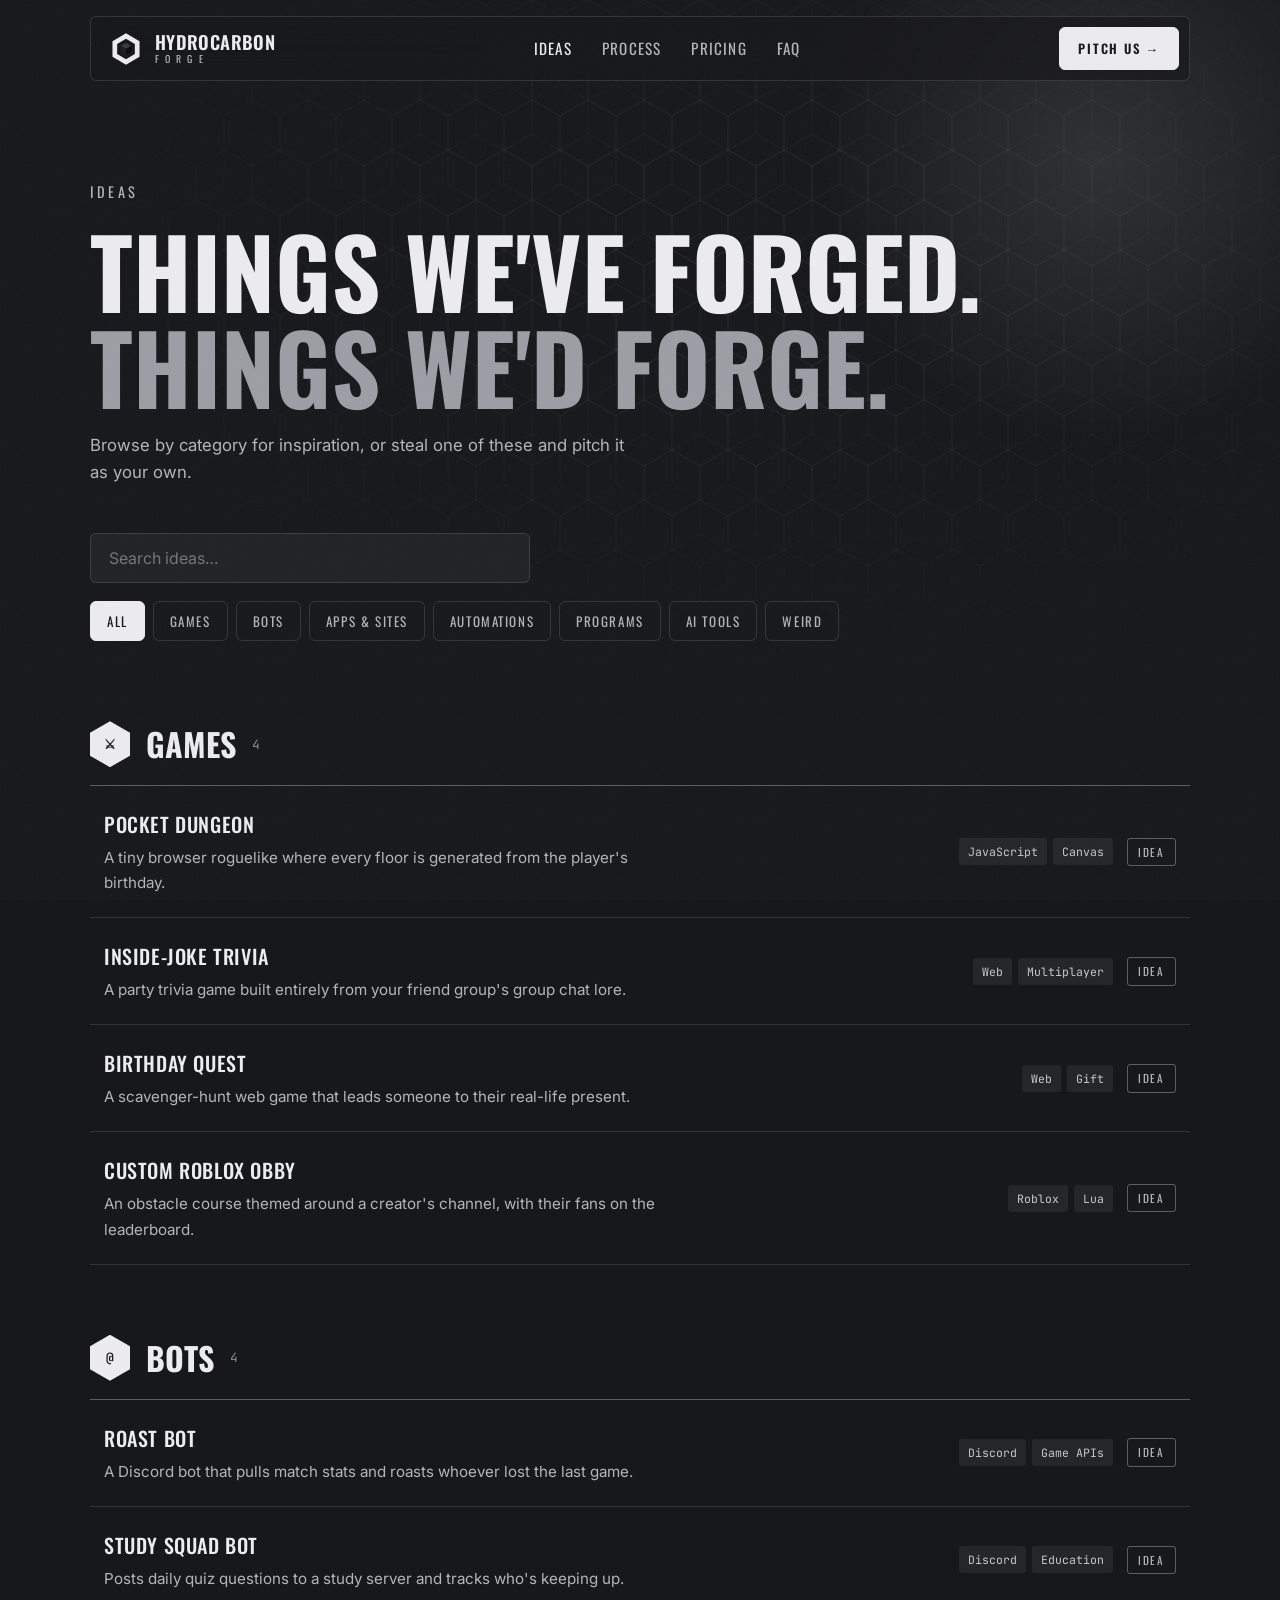
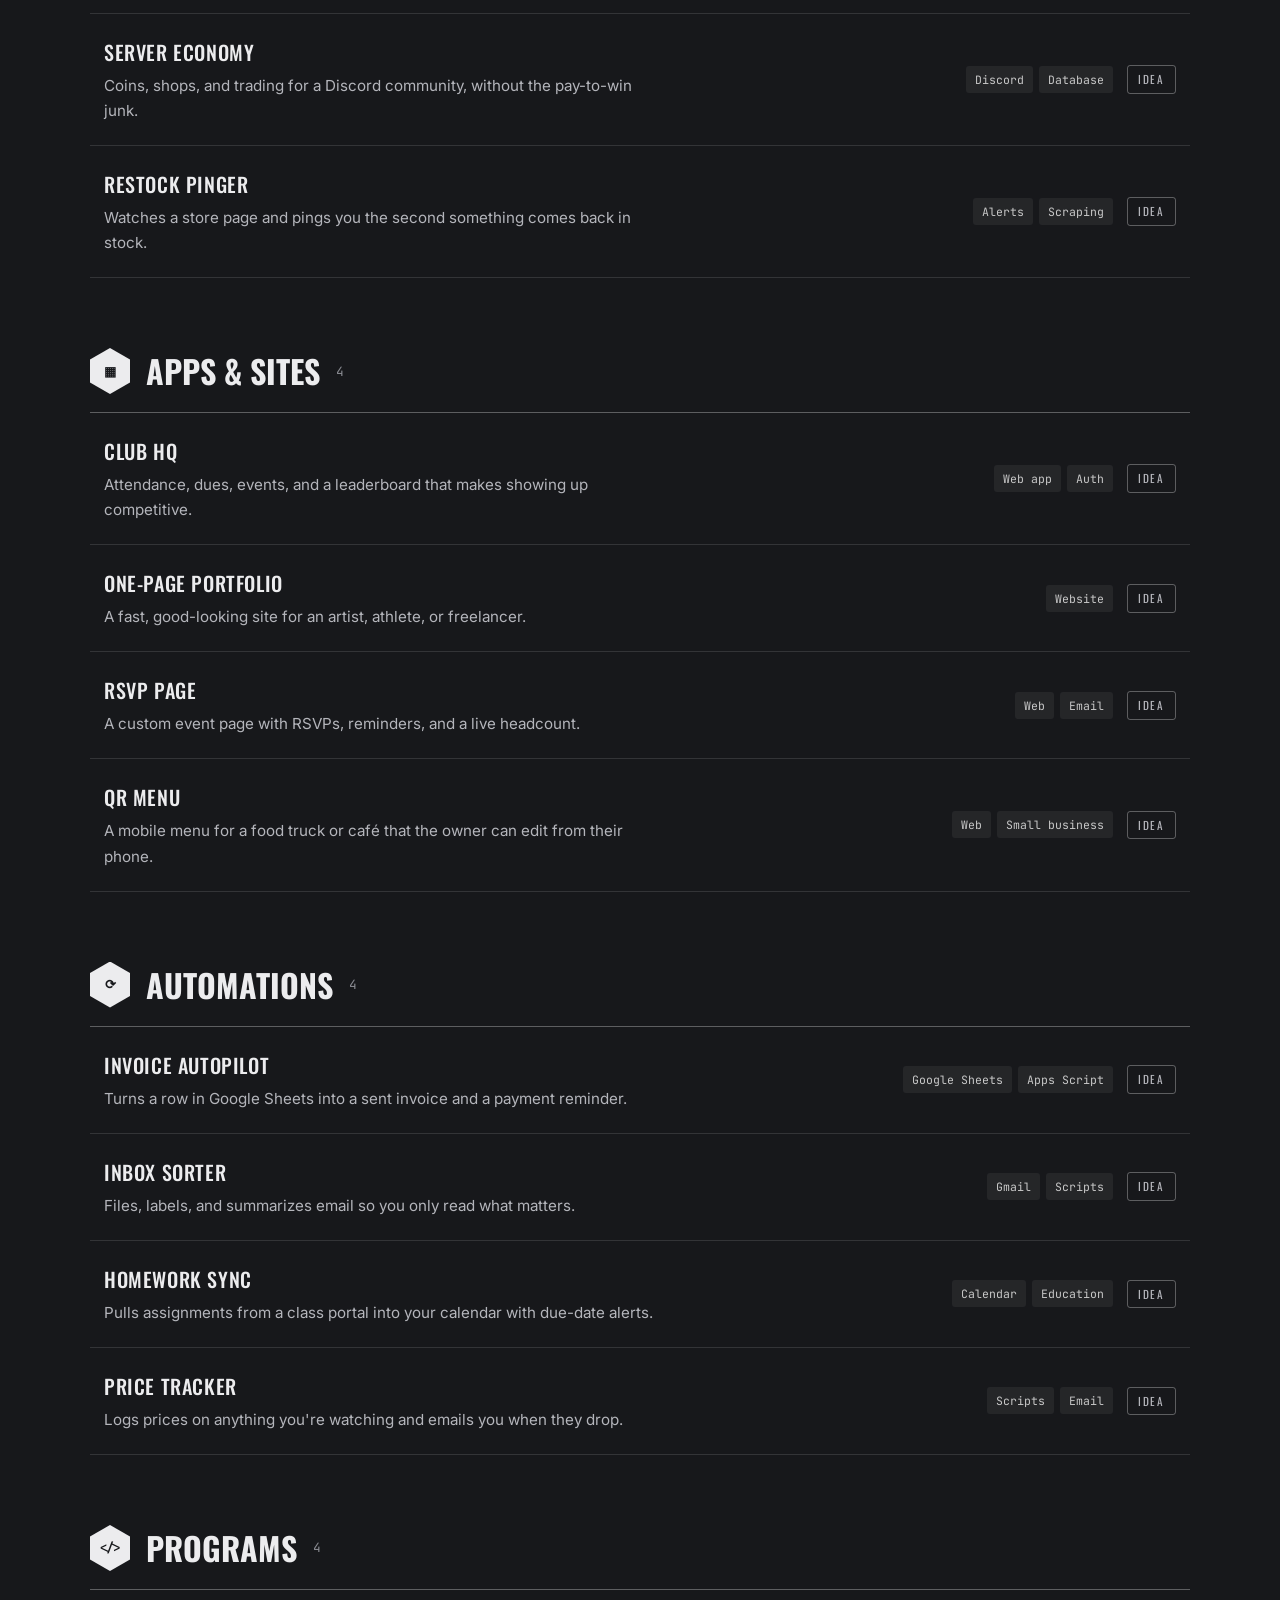
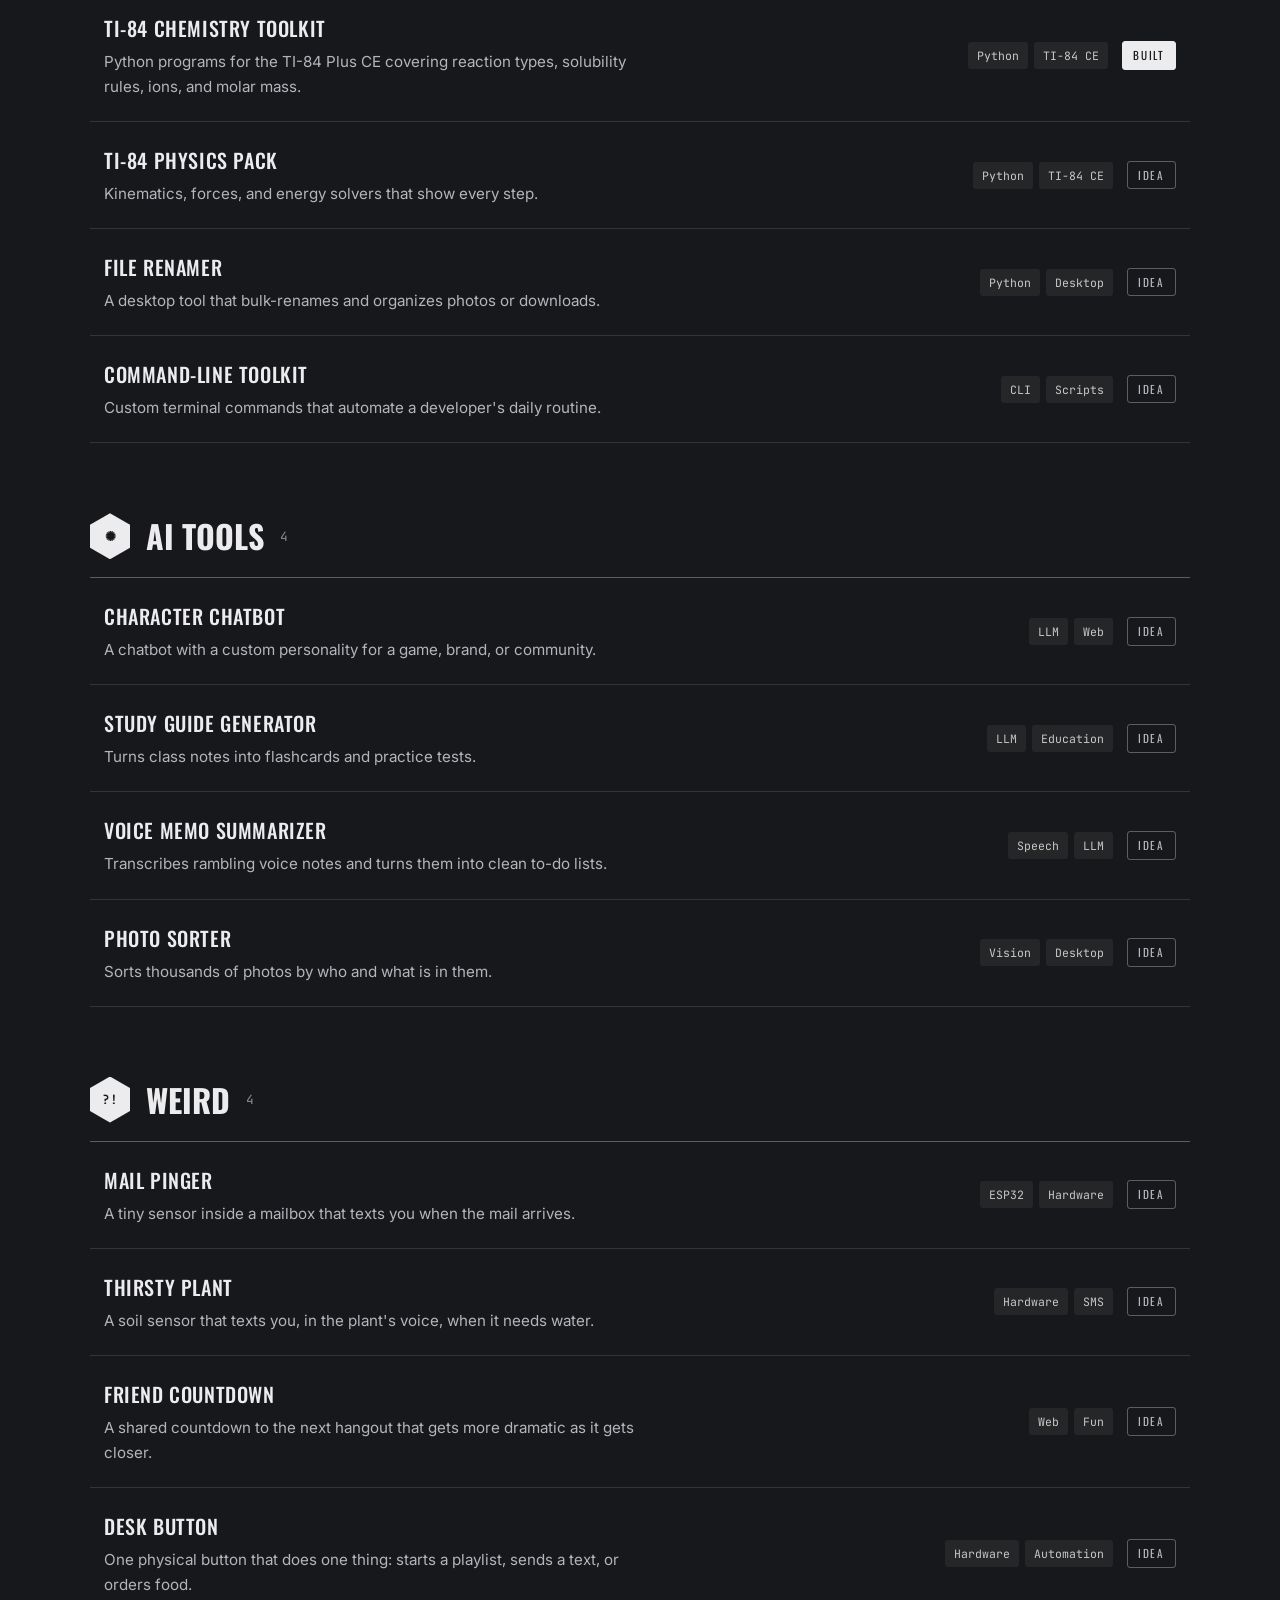
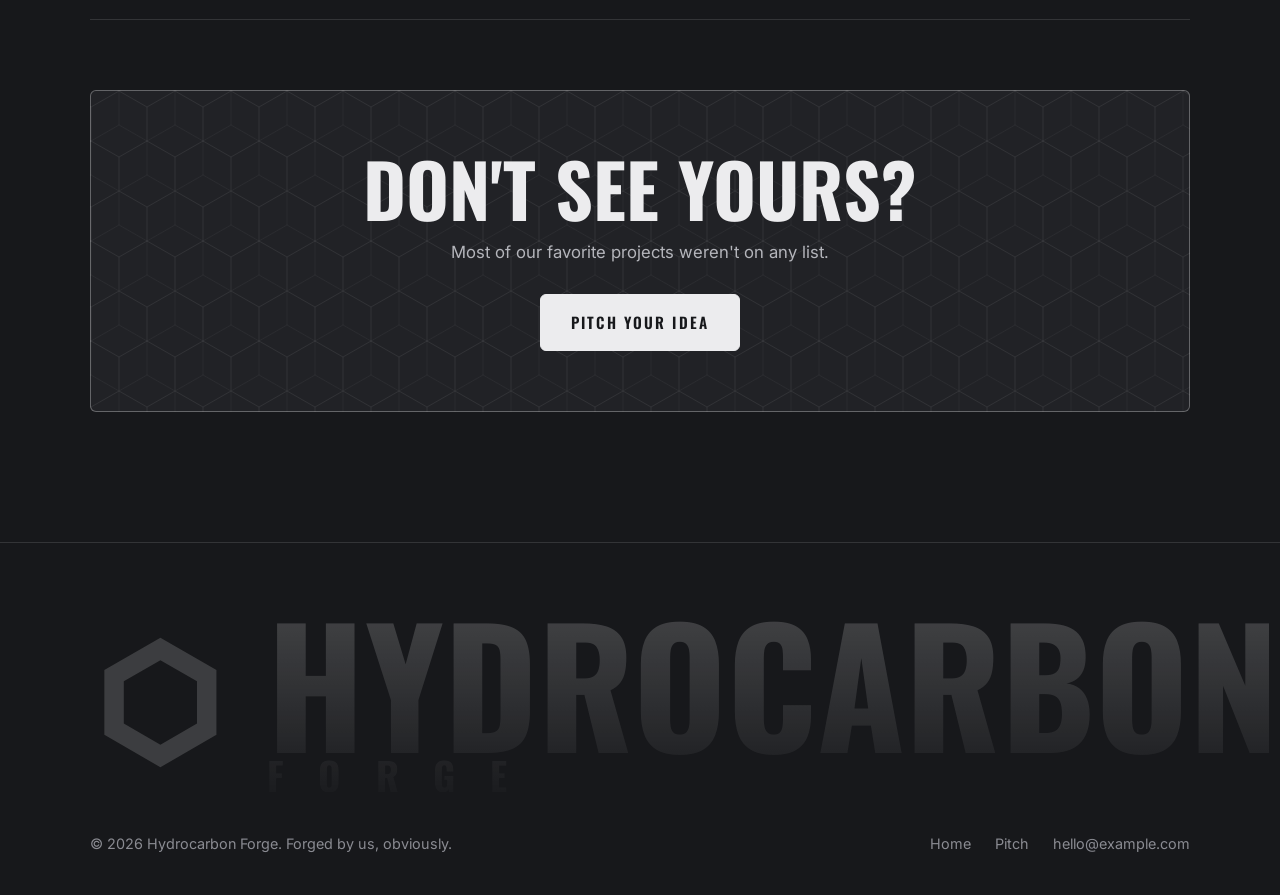
==== ideas.html @ 8b29e5d9 "baseline: site + new logo assets" ====
<!DOCTYPE html>
<html lang="en">
<head>
  <meta charset="UTF-8" />
  <meta name="viewport" content="width=device-width, initial-scale=1.0" />
  <title>Ideas — Hydrocarbon Forge</title>
  <meta name="description" content="Things we've forged and things we'd forge: games, bots, apps, automations, AI tools, and weird one-offs." />
  <meta property="og:title" content="Ideas — Hydrocarbon Forge" />
  <meta property="og:image" content="assets/logo.png" />
  <link rel="icon" href="assets/favicon.svg" type="image/svg+xml" />
  <link rel="preconnect" href="https://fonts.googleapis.com" />
  <link rel="preconnect" href="https://fonts.gstatic.com" crossorigin />
  <link href="https://fonts.googleapis.com/css2?family=Oswald:wght@400;500;600;700&family=Inter:wght@400;500;600&family=JetBrains+Mono:wght@400;600&display=swap" rel="stylesheet" />
  <link rel="stylesheet" href="styles.css" />
</head>
<body>
  <svg width="0" height="0" style="position:absolute" aria-hidden="true">
    <symbol id="hf-mark" viewBox="0 0 100 100">
      <path fill="currentColor" fill-rule="evenodd" d="M50 4 89.8 27v46L50 96 10.2 73V27ZM50 20 24 35v30l26 15 26-15V35Z" />
      <path fill="#3a3a3a" d="M50 32 65.6 41 50 50 34.4 41Z" />
      <path fill="#1c1c1c" d="M34.4 41 50 50v18l-15.6-9Z" />
      <path fill="#0a0a0a" d="M65.6 41 50 50v18l15.6-9Z" />
    </symbol>
    <symbol id="hf-ring" viewBox="0 0 100 100">
      <path fill="currentColor" fill-rule="evenodd" d="M50 4 89.8 27v46L50 96 10.2 73V27ZM50 20 24 35v30l26 15 26-15V35Z" />
    </symbol>
  </svg>
  <div class="grain" aria-hidden="true"></div>
  <div class="cursor-glow" aria-hidden="true"></div>

  <header class="nav">
    <a href="index.html" class="logo" aria-label="Hydrocarbon Forge home">
      <svg class="logo-icon" aria-hidden="true"><use href="#hf-mark" /></svg>
      <span class="logo-text"><span class="logo-name">Hydrocarbon</span><span class="logo-sub">Forge</span></span>
    </a>
    <nav class="nav-links">
      <a href="ideas.html" class="current">Ideas</a>
      <a href="index.html#process">Process</a>
      <a href="index.html#pricing">Pricing</a>
      <a href="index.html#faq">FAQ</a>
    </nav>
    <a href="index.html#pitch" class="btn btn-small">Pitch us →</a>
  </header>

  <main>
    <section class="page-hero">
      <div class="hero-bg" aria-hidden="true">
        <div class="glow"></div>
        <div class="hex-grid"></div>
      </div>
      <p class="kicker reveal">Ideas</p>
      <h1 class="page-title reveal">Things we've forged.<br /><span class="outline">Things we'd forge.</span></h1>
      <p class="section-sub reveal">Browse by category for inspiration, or steal one of these and pitch it as your own.</p>

      <div class="ideas-tools reveal">
        <input type="search" id="idea-search" class="search" placeholder="Search ideas…" aria-label="Search ideas" />
        <div class="filters" id="idea-filters" role="tablist" aria-label="Filter by category"></div>
      </div>
    </section>

    <section class="section ideas-section">
      <div id="idea-list"></div>
      <p class="empty" id="idea-empty" hidden>Nothing matches that. Which means you should probably pitch it.</p>

      <div class="ideas-cta reveal">
        <h2>Don't see yours?</h2>
        <p class="section-sub">Most of our favorite projects weren't on any list.</p>
        <a href="index.html#pitch" class="btn">Pitch your idea</a>
      </div>
    </section>
  </main>

  <footer class="footer">
    <div class="footer-brand">
      <svg class="logo-icon" aria-hidden="true"><use href="#hf-ring" /></svg>
      <div class="footer-big">Hydrocarbon<small>Forge</small></div>
    </div>
    <div class="footer-row">
      <p>© <span id="year"></span> Hydrocarbon Forge. Forged by us, obviously.</p>
      <div class="footer-links">
        <a href="index.html">Home</a>
        <a href="index.html#pitch">Pitch</a>
        <a href="mailto:hello@example.com" data-contact-email>hello@example.com</a>
      </div>
    </div>
  </footer>

  <script src="script.js"></script>
</body>
</html>
---- styles.css ----
:root {
  --bg: #17181b;
  --bg-2: #1c1d21;
  --card: #212226;
  --card-hover: #28292e;
  --field: #1a1b1e;
  --line: rgba(255, 255, 255, 0.12);
  --line-strong: rgba(255, 255, 255, 0.3);
  --text: #ececee;
  --muted: #b4b5bb;
  --dim: #8a8b92;
  --accent-grey: #9d9ea5;
  --radius: 6px;
  --display: "Oswald", "Arial Narrow", sans-serif;
  --font: "Inter", system-ui, sans-serif;
  --mono: "JetBrains Mono", ui-monospace, monospace;
  --hex-pattern: url("data:image/svg+xml,%3Csvg xmlns='http://www.w3.org/2000/svg' width='56' height='100'%3E%3Cpath d='M28 66L0 50L0 16L28 0L56 16L56 50L28 66L28 100' fill='none' stroke='%23ffffff' stroke-opacity='0.07' stroke-width='1'/%3E%3Cpath d='M28 0L28 34L0 50L0 84L28 100L56 84L56 50L28 34' fill='none' stroke='%23ffffff' stroke-opacity='0.04' stroke-width='1'/%3E%3C/svg%3E");
}

* { box-sizing: border-box; margin: 0; padding: 0; }

html { scroll-behavior: smooth; }

body {
  background: var(--bg);
  color: var(--text);
  font-family: var(--font);
  font-size: 17px;
  line-height: 1.65;
  overflow-x: hidden;
  -webkit-font-smoothing: antialiased;
}

a { color: inherit; text-decoration: none; }

::selection { background: var(--text); color: var(--bg); }

[hidden] { display: none !important; }

.grain {
  position: fixed;
  inset: 0;
  pointer-events: none;
  z-index: 100;
  opacity: 0.035;
  background-image: url("data:image/svg+xml,%3Csvg xmlns='http://www.w3.org/2000/svg' width='160' height='160'%3E%3Cfilter id='n'%3E%3CfeTurbulence type='fractalNoise' baseFrequency='0.9' numOctaves='3' stitchTiles='stitch'/%3E%3C/filter%3E%3Crect width='100%25' height='100%25' filter='url(%23n)'/%3E%3C/svg%3E");
}

.cursor-glow {
  position: fixed;
  width: 520px;
  height: 520px;
  border-radius: 50%;
  pointer-events: none;
  z-index: 0;
  background: radial-gradient(circle, rgba(255, 255, 255, 0.06), transparent 65%);
  transform: translate(-50%, -50%);
  left: -600px;
  top: -600px;
}

/* Nav */
.nav {
  position: fixed;
  top: 16px;
  left: 50%;
  transform: translateX(-50%);
  width: min(1100px, calc(100% - 32px));
  display: flex;
  align-items: center;
  justify-content: space-between;
  padding: 10px 10px 10px 18px;
  border: 1px solid var(--line);
  border-radius: var(--radius);
  background: rgba(23, 24, 27, 0.7);
  backdrop-filter: blur(16px);
  -webkit-backdrop-filter: blur(16px);
  z-index: 50;
  transition: background 0.3s, border-color 0.3s;
}

.nav.scrolled { background: rgba(23, 24, 27, 0.92); border-color: var(--line-strong); }

.logo { display: flex; align-items: center; gap: 12px; }

.logo-icon { width: 34px; height: 34px; color: var(--text); flex-shrink: 0; transition: transform 0.6s cubic-bezier(0.2, 0.8, 0.2, 1); }

.logo:hover .logo-icon { transform: rotate(60deg); }

.logo-text { display: flex; flex-direction: column; line-height: 1; }

.logo-name { font-family: var(--display); font-weight: 600; font-size: 1.15rem; letter-spacing: 0.02em; text-transform: uppercase; }

.logo-sub { font-family: var(--display); font-size: 0.62rem; letter-spacing: 0.62em; text-transform: uppercase; color: var(--muted); margin-top: 3px; }

.nav-links { display: flex; gap: 30px; }

.nav-links a {
  font-family: var(--display);
  text-transform: uppercase;
  letter-spacing: 0.08em;
  font-size: 0.95rem;
  color: var(--muted);
  transition: color 0.2s;
}

.nav-links a:hover,
.nav-links a.current { color: var(--text); }

/* Buttons */
.btn {
  display: inline-flex;
  align-items: center;
  justify-content: center;
  gap: 8px;
  padding: 15px 30px;
  border-radius: var(--radius);
  background: var(--text);
  color: var(--bg);
  font-family: var(--display);
  font-weight: 600;
  font-size: 0.95rem;
  letter-spacing: 0.14em;
  text-transform: uppercase;
  border: 1px solid var(--text);
  cursor: pointer;
  transition: transform 0.2s, box-shadow 0.3s, background 0.2s, color 0.2s;
}

.btn:hover { transform: translateY(-2px); box-shadow: 0 0 0 4px rgba(255, 255, 255, 0.14), 0 14px 40px -10px rgba(255, 255, 255, 0.35); }

.btn-ghost { background: transparent; color: var(--text); border-color: var(--line-strong); }

.btn-ghost:hover { background: var(--text); color: var(--bg); }

.btn-small { padding: 10px 18px; font-size: 0.8rem; }

.btn-full { width: 100%; }

/* Backgrounds */
.hero-bg { position: absolute; inset: 0; z-index: -1; pointer-events: none; }

.hex-grid {
  position: absolute;
  inset: 0;
  background-image: var(--hex-pattern);
  mask-image: radial-gradient(ellipse at 60% 40%, black 20%, transparent 72%);
  -webkit-mask-image: radial-gradient(ellipse at 60% 40%, black 20%, transparent 72%);
}

.glow {
  position: absolute;
  width: 640px;
  height: 640px;
  border-radius: 50%;
  background: radial-gradient(circle, rgba(255, 255, 255, 0.1), transparent 62%);
  top: -160px;
  right: -140px;
  animation: breathe 9s ease-in-out infinite;
}

.hero-hex {
  position: absolute;
  width: min(62vw, 720px);
  aspect-ratio: 1;
  right: max(-180px, -12vw);
  top: 50%;
  translate: 0 -50%;
  color: rgba(255, 255, 255, 0.05);
  animation: spin 90s linear infinite;
}

/* Hero */
.hero {
  position: relative;
  min-height: 100vh;
  display: flex;
  flex-direction: column;
  justify-content: center;
  padding: 150px max(24px, calc((100% - 1100px) / 2)) 110px;
  overflow: hidden;
}

.eyebrow {
  display: inline-flex;
  align-items: center;
  gap: 12px;
  width: fit-content;
  padding: 8px 16px;
  border: 1px solid var(--line);
  border-radius: var(--radius);
  font-family: var(--display);
  font-size: 0.82rem;
  letter-spacing: 0.18em;
  text-transform: uppercase;
  color: var(--muted);
  background: rgba(255, 255, 255, 0.03);
  margin-bottom: 30px;
}

.dot { width: 7px; height: 7px; background: var(--text); box-shadow: 0 0 12px rgba(255, 255, 255, 0.8); clip-path: polygon(50% 0, 100% 25%, 100% 75%, 50% 100%, 0 75%, 0 25%); animation: pulse 2s infinite; }

.hero-title {
  font-family: var(--display);
  font-size: clamp(3rem, 8.4vw, 6.8rem);
  line-height: 0.98;
  font-weight: 700;
  text-transform: uppercase;
  letter-spacing: -0.005em;
}

.rotator { display: inline-block; }

.rotator-word {
  display: inline-block;
  color: var(--accent-grey);
  transition: opacity 0.35s, transform 0.35s, filter 0.35s;
}

.rotator-word.out { opacity: 0; transform: translateY(-0.25em); filter: blur(8px); }

.hero-sub { max-width: 560px; margin-top: 30px; font-size: 1.1rem; color: var(--muted); }

.hero-cta { display: flex; flex-wrap: wrap; gap: 14px; margin-top: 40px; }

.scroll-hint {
  position: absolute;
  bottom: 30px;
  left: 50%;
  transform: translateX(-50%);
  display: flex;
  flex-direction: column;
  align-items: center;
  gap: 10px;
  font-family: var(--display);
  font-size: 0.68rem;
  color: var(--dim);
  letter-spacing: 0.4em;
  text-transform: uppercase;
}

.scroll-line { width: 1px; height: 44px; background: linear-gradient(var(--muted), transparent); animation: drip 2s ease-in-out infinite; transform-origin: top; }

/* Marquee */
.marquee {
  border-block: 1px solid var(--line);
  overflow: hidden;
  padding: 20px 0;
  background: var(--bg-2);
}

.marquee-track {
  display: flex;
  align-items: center;
  gap: 40px;
  width: max-content;
  animation: marquee 34s linear infinite;
  font-family: var(--display);
  font-size: clamp(1.4rem, 3vw, 2.2rem);
  font-weight: 600;
  text-transform: uppercase;
  letter-spacing: 0.04em;
  white-space: nowrap;
}

.marquee-track span:nth-child(even) { color: var(--dim); font-size: 0.7em; }

.marquee-track span:nth-child(4n + 3) { color: var(--accent-grey); }

/* Sections */
.section { padding: 130px max(24px, calc((100% - 1100px) / 2)); position: relative; }

.section-head { margin-bottom: 56px; }

.kicker {
  font-family: var(--display);
  font-size: 0.9rem;
  letter-spacing: 0.22em;
  text-transform: uppercase;
  color: var(--muted);
  margin-bottom: 18px;
}

.section h2,
.page-title {
  font-family: var(--display);
  font-weight: 700;
  text-transform: uppercase;
  line-height: 1;
}

.section h2 { font-size: clamp(2.4rem, 6vw, 4.6rem); }

.section-sub { color: var(--muted); font-size: 1.05rem; margin-top: 18px; max-width: 540px; }

/* Filters */
.filters { display: flex; flex-wrap: wrap; gap: 8px; }

.chip {
  padding: 9px 16px;
  border-radius: var(--radius);
  border: 1px solid var(--line);
  background: transparent;
  color: var(--muted);
  font-family: var(--display);
  font-size: 0.82rem;
  letter-spacing: 0.12em;
  text-transform: uppercase;
  cursor: pointer;
  transition: all 0.2s;
}

.chip:hover { color: var(--text); border-color: var(--line-strong); }

.chip.active { background: var(--text); color: var(--bg); border-color: var(--text); }

/* Category tiles */
.cats { display: grid; grid-template-columns: repeat(3, 1fr); gap: 1px; background: var(--line); border: 1px solid var(--line); border-radius: var(--radius); overflow: hidden; }

.cat {
  display: block;
  padding: 30px 28px 32px;
  background: var(--bg);
  transition: background 0.3s;
}

.cat:hover { background: var(--card-hover); }

.cat-icon {
  display: inline-grid;
  place-items: center;
  width: 48px;
  height: 54px;
  clip-path: polygon(50% 0, 100% 25%, 100% 75%, 50% 100%, 0 75%, 0 25%);
  background: var(--text);
  color: var(--bg);
  font-family: var(--mono);
  font-weight: 600;
  font-size: 0.9rem;
  transition: transform 0.4s cubic-bezier(0.2, 0.8, 0.2, 1);
}

.cat:hover .cat-icon { transform: rotate(60deg); }

.cat h3 { font-family: var(--display); font-size: 1.4rem; font-weight: 600; text-transform: uppercase; letter-spacing: 0.03em; margin: 22px 0 6px; }

.cat p { color: var(--muted); font-size: 0.95rem; }

.text-link {
  display: inline-block;
  margin-top: 32px;
  font-family: var(--display);
  letter-spacing: 0.14em;
  text-transform: uppercase;
  border-bottom: 1px solid var(--line-strong);
  padding-bottom: 4px;
  transition: border-color 0.2s;
}

.text-link:hover { border-color: var(--text); }

.status {
  font-family: var(--display);
  font-size: 0.7rem;
  letter-spacing: 0.16em;
  text-transform: uppercase;
  padding: 4px 10px;
  border-radius: 3px;
  border: 1px solid var(--line-strong);
  color: var(--muted);
  white-space: nowrap;
}

.status.built { background: var(--text); color: var(--bg); border-color: var(--text); }

.tags { display: flex; flex-wrap: wrap; gap: 6px; }

.tag { font-family: var(--mono); font-size: 0.72rem; padding: 4px 9px; border-radius: 3px; background: rgba(255, 255, 255, 0.06); color: #c8c8c8; }

/* Ideas page */
.page-hero {
  position: relative;
  padding: 180px max(24px, calc((100% - 1100px) / 2)) 40px;
  overflow: hidden;
}

.page-title { font-size: clamp(2.8rem, 7.5vw, 6rem); }

.page-title .outline { color: var(--accent-grey); }

.ideas-tools { margin-top: 46px; display: grid; gap: 18px; }

.search {
  width: min(440px, 100%);
  padding: 14px 18px;
  border-radius: var(--radius);
  border: 1px solid var(--line);
  background: var(--card);
  color: var(--text);
  font-family: inherit;
  font-size: 1rem;
}

.search:focus { outline: none; border-color: var(--text); box-shadow: 0 0 0 4px rgba(255, 255, 255, 0.1); }

.ideas-section { padding-top: 40px; }

.idea-cat { margin-bottom: 70px; scroll-margin-top: 110px; }

.idea-cat-head { display: flex; align-items: center; gap: 16px; padding-bottom: 18px; border-bottom: 1px solid var(--line-strong); }

.idea-cat-head .cat-icon { width: 40px; height: 46px; font-size: 0.8rem; }

.idea-cat-head h2 { font-size: 2rem; }

.idea-count { font-family: var(--mono); font-size: 0.8rem; color: var(--dim); }

.idea-rows { list-style: none; }

.idea-row {
  display: grid;
  grid-template-columns: 1fr auto;
  gap: 24px;
  align-items: center;
  padding: 22px 14px;
  border-bottom: 1px solid var(--line);
  transition: background 0.2s, padding 0.3s;
}

.idea-row:hover { background: var(--card-hover); padding-left: 22px; }

.idea-row h3 { font-family: var(--display); font-size: 1.25rem; font-weight: 500; text-transform: uppercase; letter-spacing: 0.03em; margin-bottom: 4px; }

.idea-row p { color: var(--muted); font-size: 0.95rem; max-width: 560px; }

.idea-side { display: flex; align-items: center; gap: 14px; }

.empty { color: var(--muted); font-family: var(--mono); padding: 40px 0; }

.ideas-cta {
  position: relative;
  margin-top: 40px;
  padding: 60px 40px;
  border-radius: var(--radius);
  text-align: center;
  border: 1px solid var(--line-strong);
  background: var(--hex-pattern), var(--card);
  overflow: hidden;
}

.ideas-cta .section-sub { margin: 14px auto 28px; }

/* Thanks page */
.thanks {
  position: relative;
  min-height: 100vh;
  display: flex;
  flex-direction: column;
  justify-content: center;
  padding: 140px max(24px, calc((100% - 1100px) / 2)) 80px;
  overflow: hidden;
}

/* Steps */
.steps { list-style: none; display: grid; grid-template-columns: repeat(4, 1fr); gap: 1px; background: var(--line); border: 1px solid var(--line); border-radius: var(--radius); overflow: hidden; }

.step {
  position: relative;
  padding: 30px 26px 34px;
  background: var(--bg);
  transition: background 0.3s;
}

.step:hover { background: var(--card-hover); }

.step-num { font-family: var(--display); font-size: 3rem; font-weight: 700; line-height: 1; color: #4a4b52; transition: color 0.3s; }

.step:hover .step-num { color: var(--text); }

.step h3 { font-family: var(--display); font-size: 1.5rem; font-weight: 600; text-transform: uppercase; letter-spacing: 0.04em; margin: 34px 0 10px; }

.step p { color: var(--muted); font-size: 0.95rem; }

/* Plans */
.plans { display: grid; grid-template-columns: repeat(2, 1fr); gap: 20px; align-items: stretch; }

.plan {
  position: relative;
  display: flex;
  flex-direction: column;
  padding: 36px 32px;
  border-radius: var(--radius);
  border: 1px solid var(--line);
  background: var(--card);
}

.plan-featured {
  border-color: var(--text);
  box-shadow: 0 0 0 1px var(--text), 0 30px 90px -40px rgba(255, 255, 255, 0.35);
}

.plan h3 { font-family: var(--display); font-size: 0.95rem; letter-spacing: 0.2em; text-transform: uppercase; color: var(--muted); font-weight: 500; }

.price { margin: 16px 0 12px; color: var(--muted); font-family: var(--display); text-transform: uppercase; letter-spacing: 0.08em; }

.price span { font-size: 3rem; font-weight: 700; color: var(--text); letter-spacing: 0; line-height: 1; }

.price-text span { font-size: clamp(1.9rem, 4vw, 3rem); }

.plan-desc { color: var(--muted); margin-bottom: 24px; }

.plan ul { list-style: none; display: grid; gap: 11px; margin-bottom: 32px; flex: 1; }

.plan li { padding-left: 24px; position: relative; font-size: 0.95rem; }

.plan li::before {
  content: "";
  position: absolute;
  left: 0;
  top: 0.42em;
  width: 9px;
  height: 10px;
  background: var(--text);
  clip-path: polygon(50% 0, 100% 25%, 100% 75%, 50% 100%, 0 75%, 0 25%);
}

.nope {
  margin-top: 24px;
  padding: 26px 30px;
  border-radius: var(--radius);
  border: 1px dashed var(--line-strong);
}

.nope h3 { font-family: var(--display); font-size: 0.95rem; letter-spacing: 0.18em; text-transform: uppercase; margin-bottom: 8px; }

.nope p { color: var(--muted); }

/* Pitch */
.pitch-wrap { display: grid; grid-template-columns: 1fr 1.2fr; gap: 60px; align-items: start; }

.pitch-points { list-style: none; margin-top: 34px; display: grid; gap: 14px; }

.pitch-points li { display: flex; align-items: center; gap: 12px; }

.pitch-points span { display: inline-block; width: 10px; height: 11px; background: var(--text); clip-path: polygon(50% 0, 100% 25%, 100% 75%, 50% 100%, 0 75%, 0 25%); font-size: 0; }

.pitch-form {
  display: grid;
  gap: 18px;
  padding: 34px;
  border-radius: var(--radius);
  border: 1px solid var(--line);
  background: var(--card);
}

.field-row { display: grid; grid-template-columns: 1fr 1fr; gap: 18px; }

.pitch-form label { display: grid; gap: 8px; }

.pitch-form label span { font-family: var(--display); font-size: 0.82rem; letter-spacing: 0.12em; text-transform: uppercase; color: var(--muted); }

.pitch-form input,
.pitch-form select,
.pitch-form textarea {
  width: 100%;
  padding: 14px 16px;
  border-radius: var(--radius);
  border: 1px solid var(--line);
  background: var(--field);
  color: var(--text);
  font-family: inherit;
  font-size: 1rem;
  transition: border-color 0.2s, box-shadow 0.2s;
  resize: vertical;
}

.pitch-form select { appearance: none; background-image: linear-gradient(45deg, transparent 50%, var(--muted) 50%), linear-gradient(135deg, var(--muted) 50%, transparent 50%); background-position: calc(100% - 20px) 50%, calc(100% - 15px) 50%; background-size: 5px 5px; background-repeat: no-repeat; }

.pitch-form input:focus,
.pitch-form select:focus,
.pitch-form textarea:focus { outline: none; border-color: var(--text); box-shadow: 0 0 0 4px rgba(255, 255, 255, 0.1); }

.pitch-form .invalid { border-color: #ff5a5a; }

.form-status { font-family: var(--mono); font-size: 0.85rem; min-height: 1.2em; color: var(--text); }

.form-status.error { color: #ff5a5a; }

/* FAQ */
.faq { display: grid; max-width: 820px; border-top: 1px solid var(--line); }

.faq details { border-bottom: 1px solid var(--line); padding: 0 6px; }

.faq summary {
  list-style: none;
  cursor: pointer;
  padding: 24px 0;
  font-family: var(--display);
  font-size: 1.3rem;
  font-weight: 500;
  text-transform: uppercase;
  letter-spacing: 0.03em;
  display: flex;
  justify-content: space-between;
  align-items: center;
  gap: 20px;
}

.faq summary::-webkit-details-marker { display: none; }

.faq summary::after { content: "+"; font-family: var(--mono); font-size: 1.4rem; color: var(--muted); transition: transform 0.3s, color 0.3s; }

.faq details[open] summary::after { transform: rotate(45deg); color: var(--text); }

.faq details p { color: var(--muted); padding-bottom: 24px; max-width: 680px; }

/* Footer */
.footer { padding: 70px max(24px, calc((100% - 1100px) / 2)) 40px; border-top: 1px solid var(--line); overflow: hidden; }

.footer-brand { display: flex; align-items: center; gap: clamp(16px, 3vw, 36px); }

.footer-brand .logo-icon { width: clamp(64px, 11vw, 150px); height: auto; aspect-ratio: 1; color: rgba(255, 255, 255, 0.16); }

.footer-big {
  font-family: var(--display);
  font-size: clamp(3rem, 12.5vw, 10rem);
  font-weight: 700;
  text-transform: uppercase;
  line-height: 0.85;
  background: linear-gradient(180deg, rgba(255, 255, 255, 0.18), rgba(255, 255, 255, 0.02));
  -webkit-background-clip: text;
  background-clip: text;
  color: transparent;
  user-select: none;
}

.footer-big small { display: block; font-size: 0.24em; letter-spacing: 0.9em; margin-top: 0.25em; }

.footer-row { display: flex; justify-content: space-between; flex-wrap: wrap; gap: 16px; margin-top: 40px; color: var(--dim); font-size: 0.9rem; }

.footer-links { display: flex; gap: 24px; }

.footer-links a:hover { color: var(--text); }

/* Reveal */
.reveal { opacity: 0; transform: translateY(28px); transition: opacity 0.8s cubic-bezier(0.2, 0.8, 0.2, 1), transform 0.8s cubic-bezier(0.2, 0.8, 0.2, 1); }

.reveal.in { opacity: 1; transform: none; }

/* Animations */
@keyframes spin { to { transform: rotate(360deg); } }

@keyframes breathe { 0%, 100% { opacity: 0.7; transform: scale(1); } 50% { opacity: 1; transform: scale(1.08); } }

@keyframes pulse { 0%, 100% { opacity: 1; } 50% { opacity: 0.3; } }

@keyframes drip { 0% { transform: scaleY(0); } 50% { transform: scaleY(1); } 100% { transform: scaleY(0); transform-origin: bottom; } }

@keyframes marquee { to { transform: translateX(-50%); } }

/* Responsive */
@media (max-width: 960px) {
  .steps { grid-template-columns: repeat(2, 1fr); }
  .cats { grid-template-columns: repeat(2, 1fr); }
  .plans { grid-template-columns: 1fr; }
  .pitch-wrap { grid-template-columns: 1fr; gap: 40px; }
  .idea-row { grid-template-columns: 1fr; gap: 14px; }
  .idea-side { justify-content: space-between; }
}

@media (max-width: 720px) {
  .nav-links a:not(:first-child) { display: none; }
  .logo-sub { letter-spacing: 0.45em; }
  .steps { grid-template-columns: 1fr; }
  .cats { grid-template-columns: 1fr; }
  .field-row { grid-template-columns: 1fr; }
  .section { padding-block: 90px; }
  .cursor-glow { display: none; }
  .hero-hex { width: 110vw; right: -45vw; }
}

@media (max-width: 420px) {
  .logo-text { display: none; }
}

@media (prefers-reduced-motion: reduce) {
  *, *::before, *::after { animation: none !important; transition: none !important; }
  .reveal { opacity: 1; transform: none; }
  html { scroll-behavior: auto; }
}
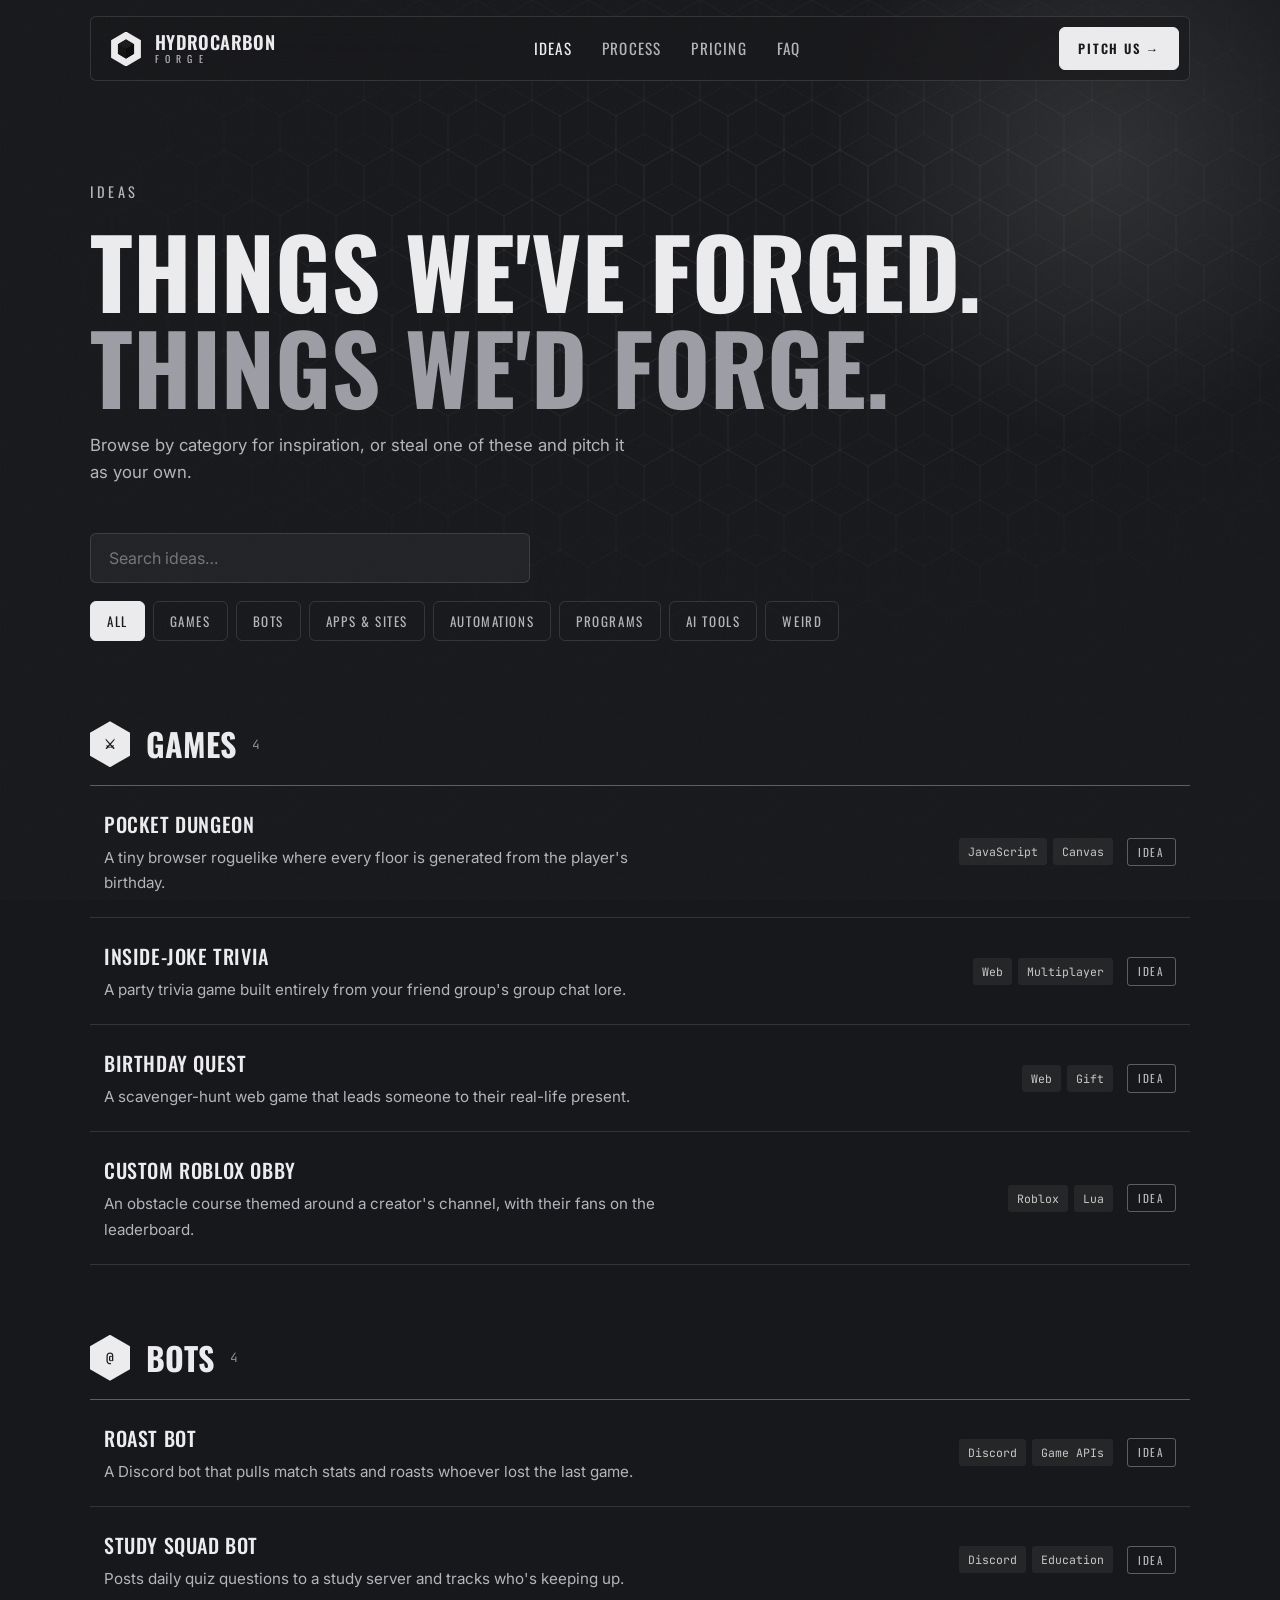
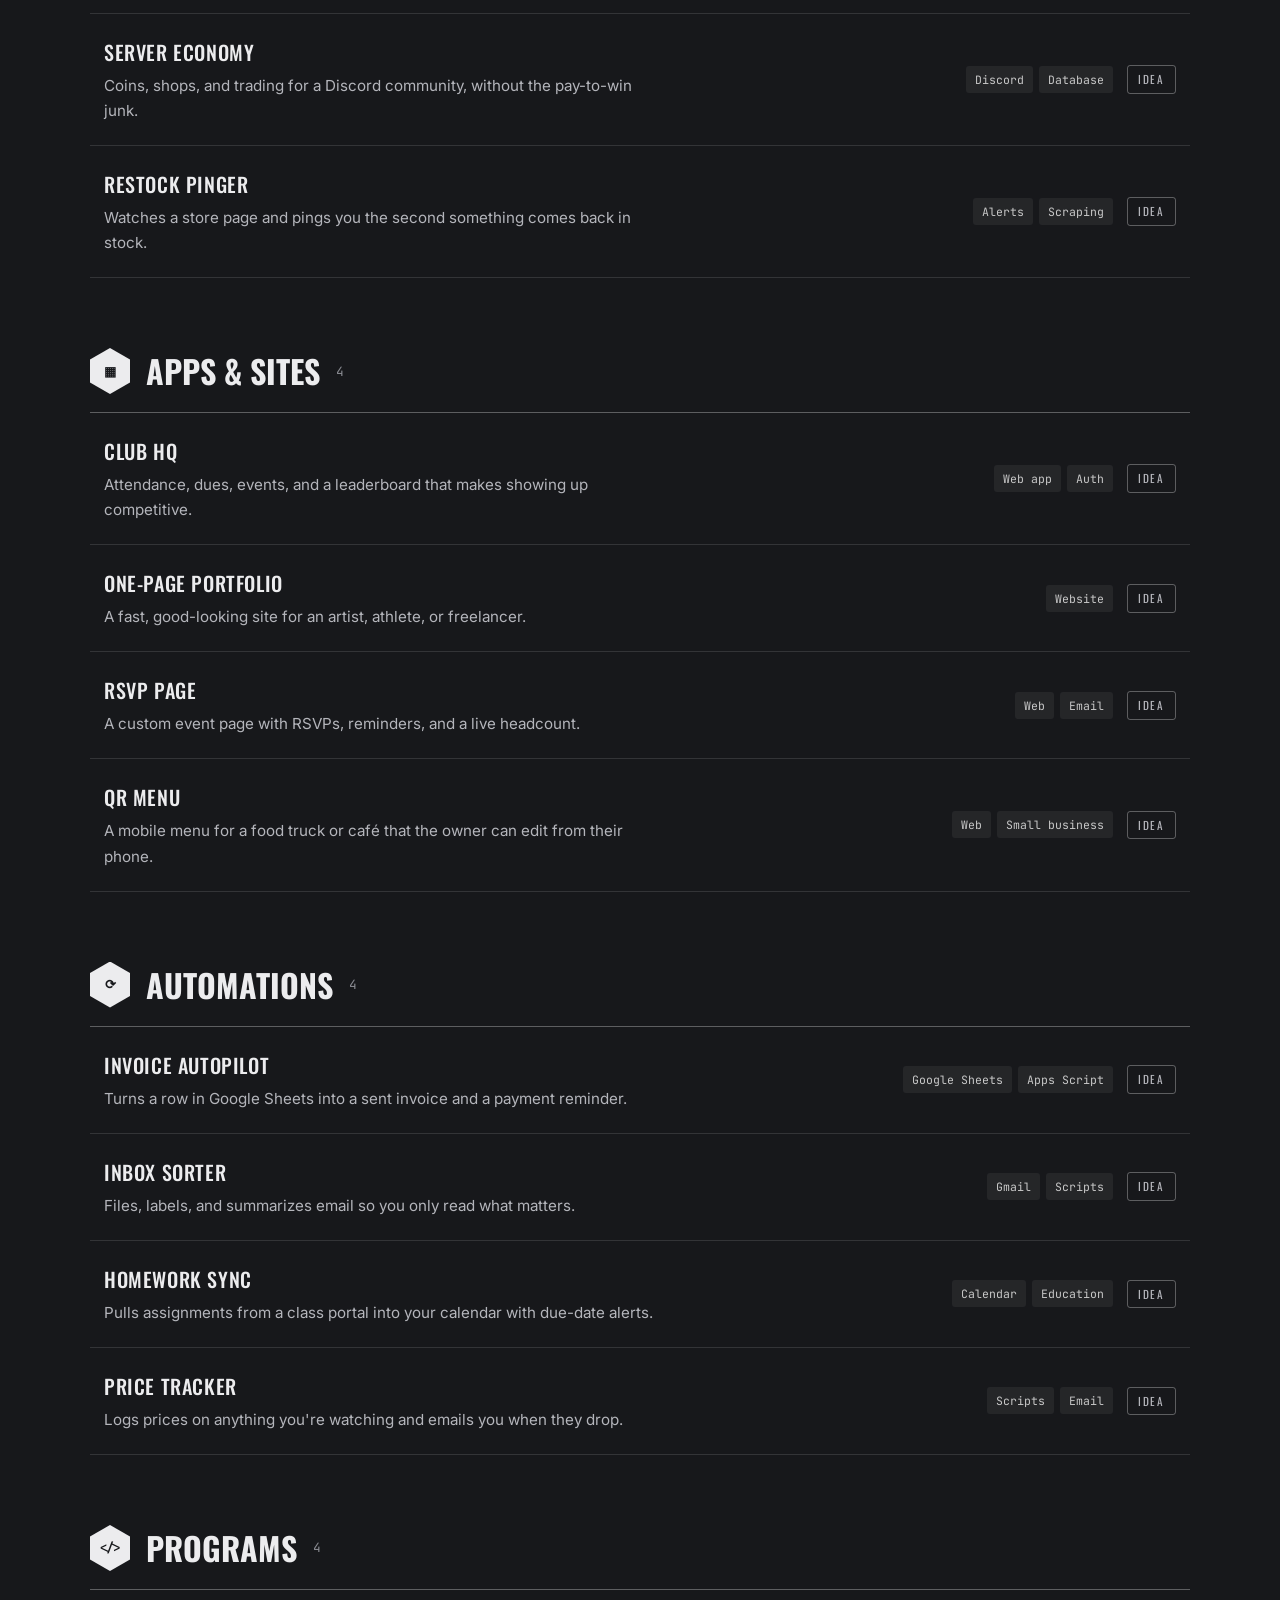
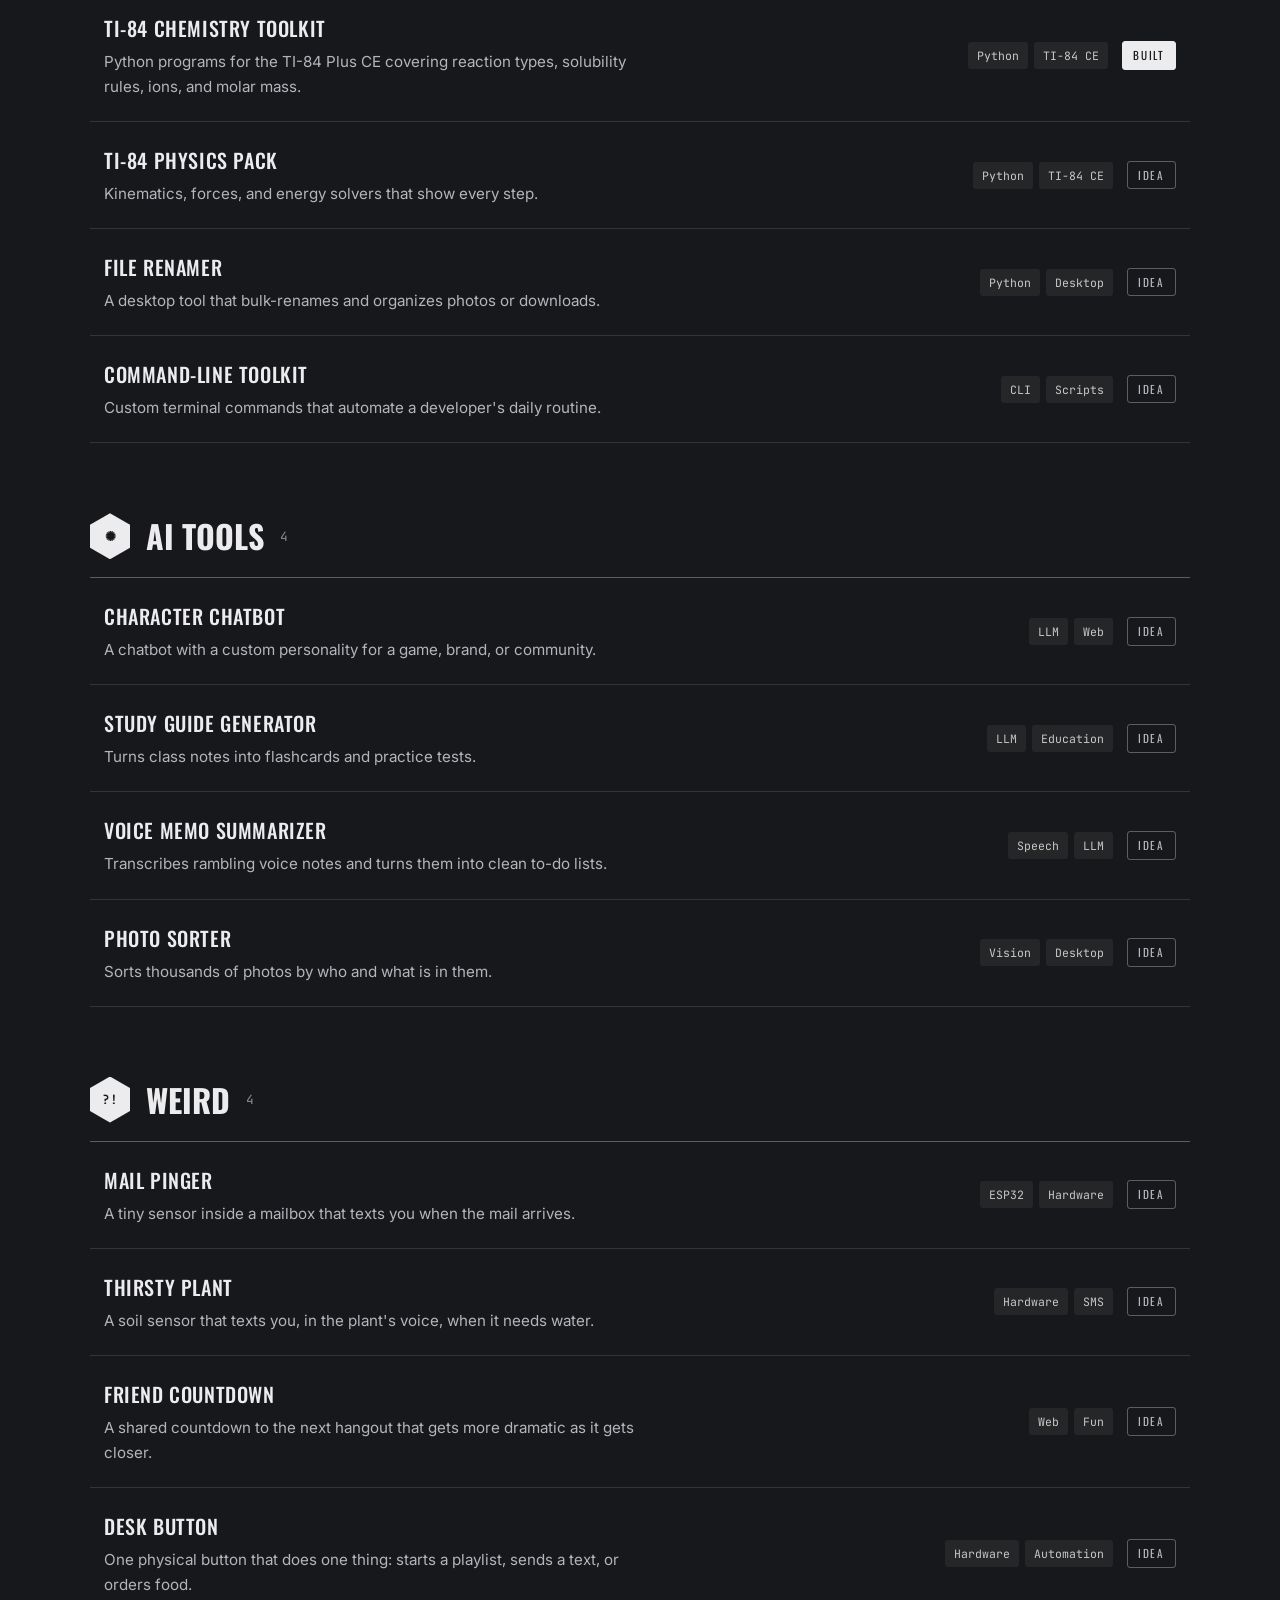
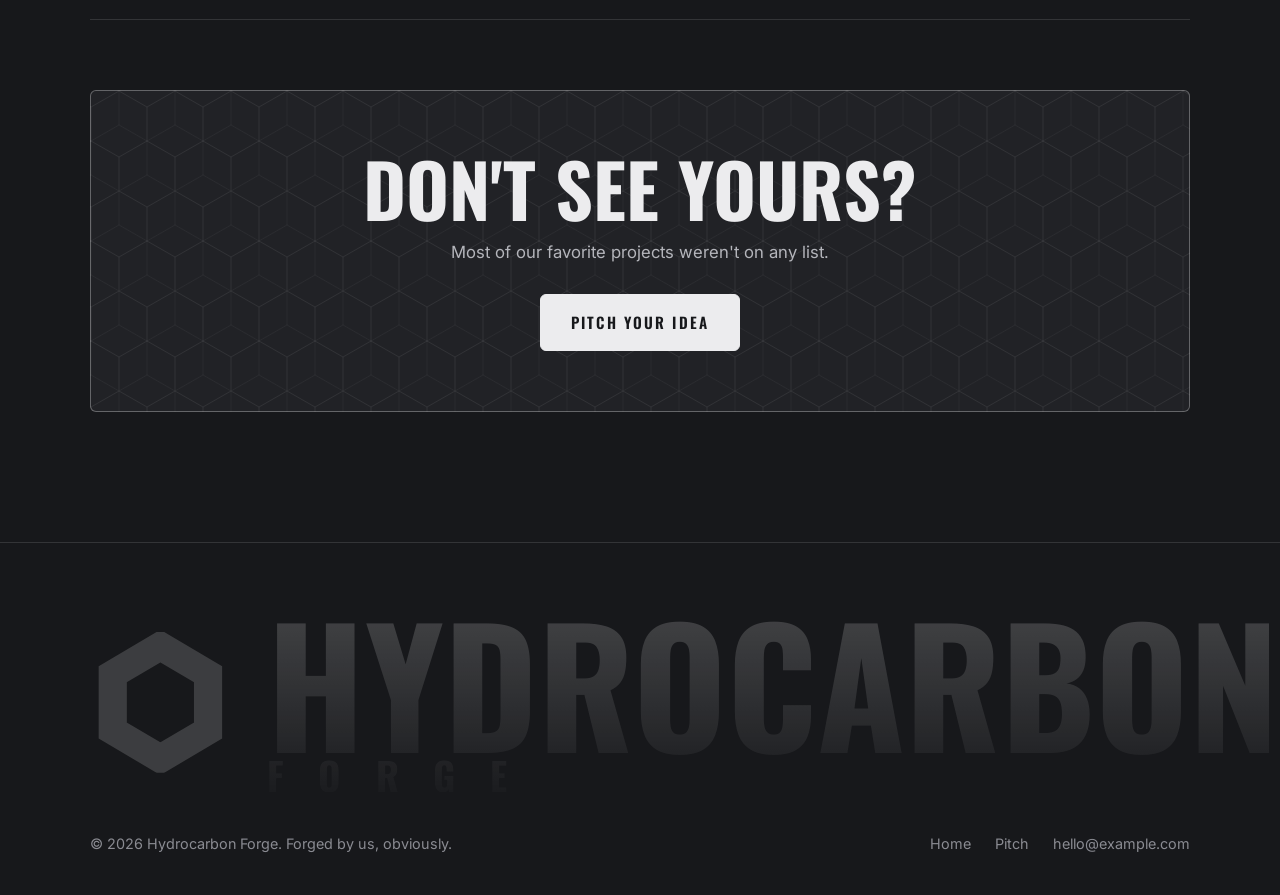
==== commit 6bee31f6: "logo: replace inline hf-mark/hf-ring symbols with new grouped mark (ring stroke + dark cube)" ====
--- a/ideas.html
+++ b/ideas.html
@@ -16,13 +16,13 @@
 <body>
   <svg width="0" height="0" style="position:absolute" aria-hidden="true">
     <symbol id="hf-mark" viewBox="0 0 100 100">
-      <path fill="currentColor" fill-rule="evenodd" d="M50 4 89.8 27v46L50 96 10.2 73V27ZM50 20 24 35v30l26 15 26-15V35Z" />
-      <path fill="#3a3a3a" d="M50 32 65.6 41 50 50 34.4 41Z" />
-      <path fill="#1c1c1c" d="M34.4 41 50 50v18l-15.6-9Z" />
-      <path fill="#0a0a0a" d="M65.6 41 50 50v18l15.6-9Z" />
+      <path fill="none" stroke="currentColor" stroke-width="20" stroke-linecap="round" d="M50 10 L83.84 30 L83.84 70 L50 90 L16.16 70 L16.16 30 Z" />
+      <path fill="#121212" d="M50.11 49 L50.02 77.6 L26.63 63.77 L26.62 36.13 Z" />
+      <path fill="#0a0a0a" d="M50.02 49.43 L50.01 77.65 L73.41 63.83 L73.42 36.18 Z" />
+      <path fill="#1a1a1a" d="M26.6 36.18 L50.02 49.43 L73.43 36.19 L50 22.34 Z" />
     </symbol>
     <symbol id="hf-ring" viewBox="0 0 100 100">
-      <path fill="currentColor" fill-rule="evenodd" d="M50 4 89.8 27v46L50 96 10.2 73V27ZM50 20 24 35v30l26 15 26-15V35Z" />
+      <path fill="none" stroke="currentColor" stroke-width="20" stroke-linecap="round" d="M50 10 L83.84 30 L83.84 70 L50 90 L16.16 70 L16.16 30 Z" />
     </symbol>
   </svg>
   <div class="grain" aria-hidden="true"></div>
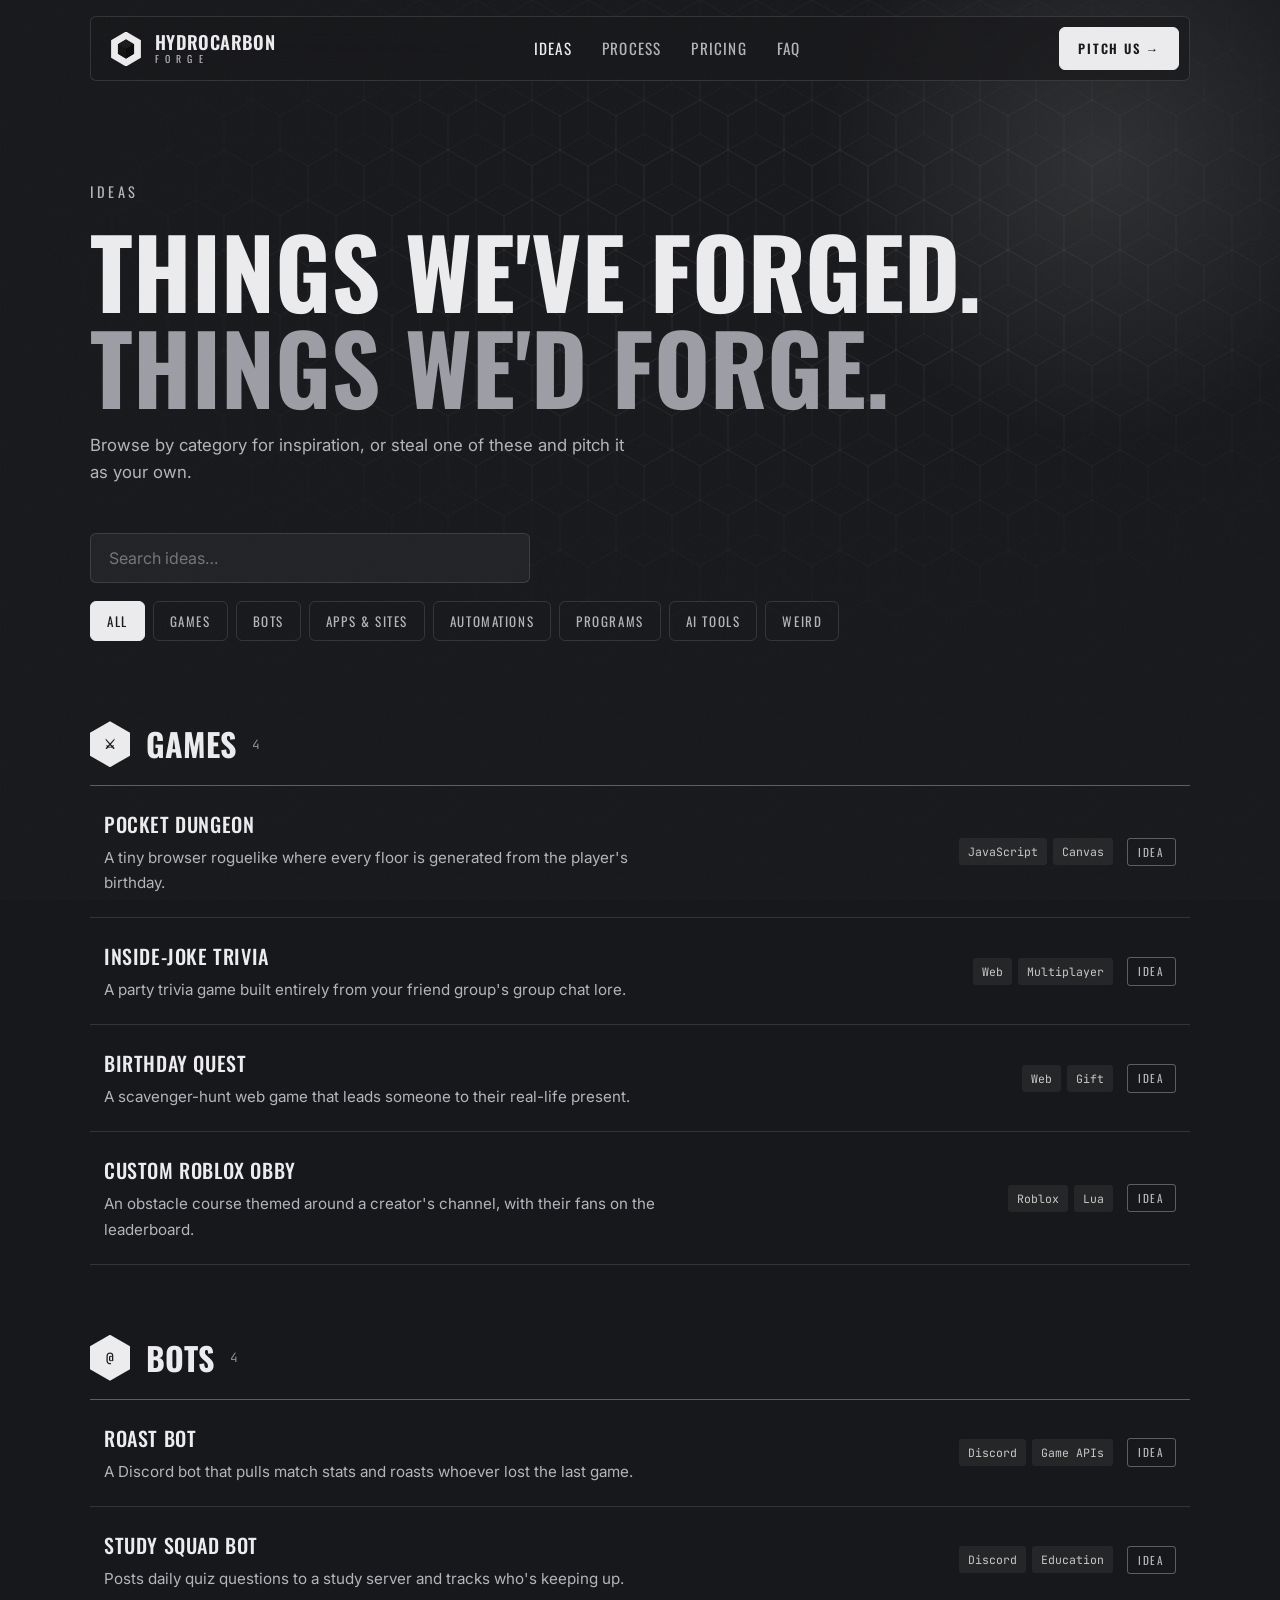
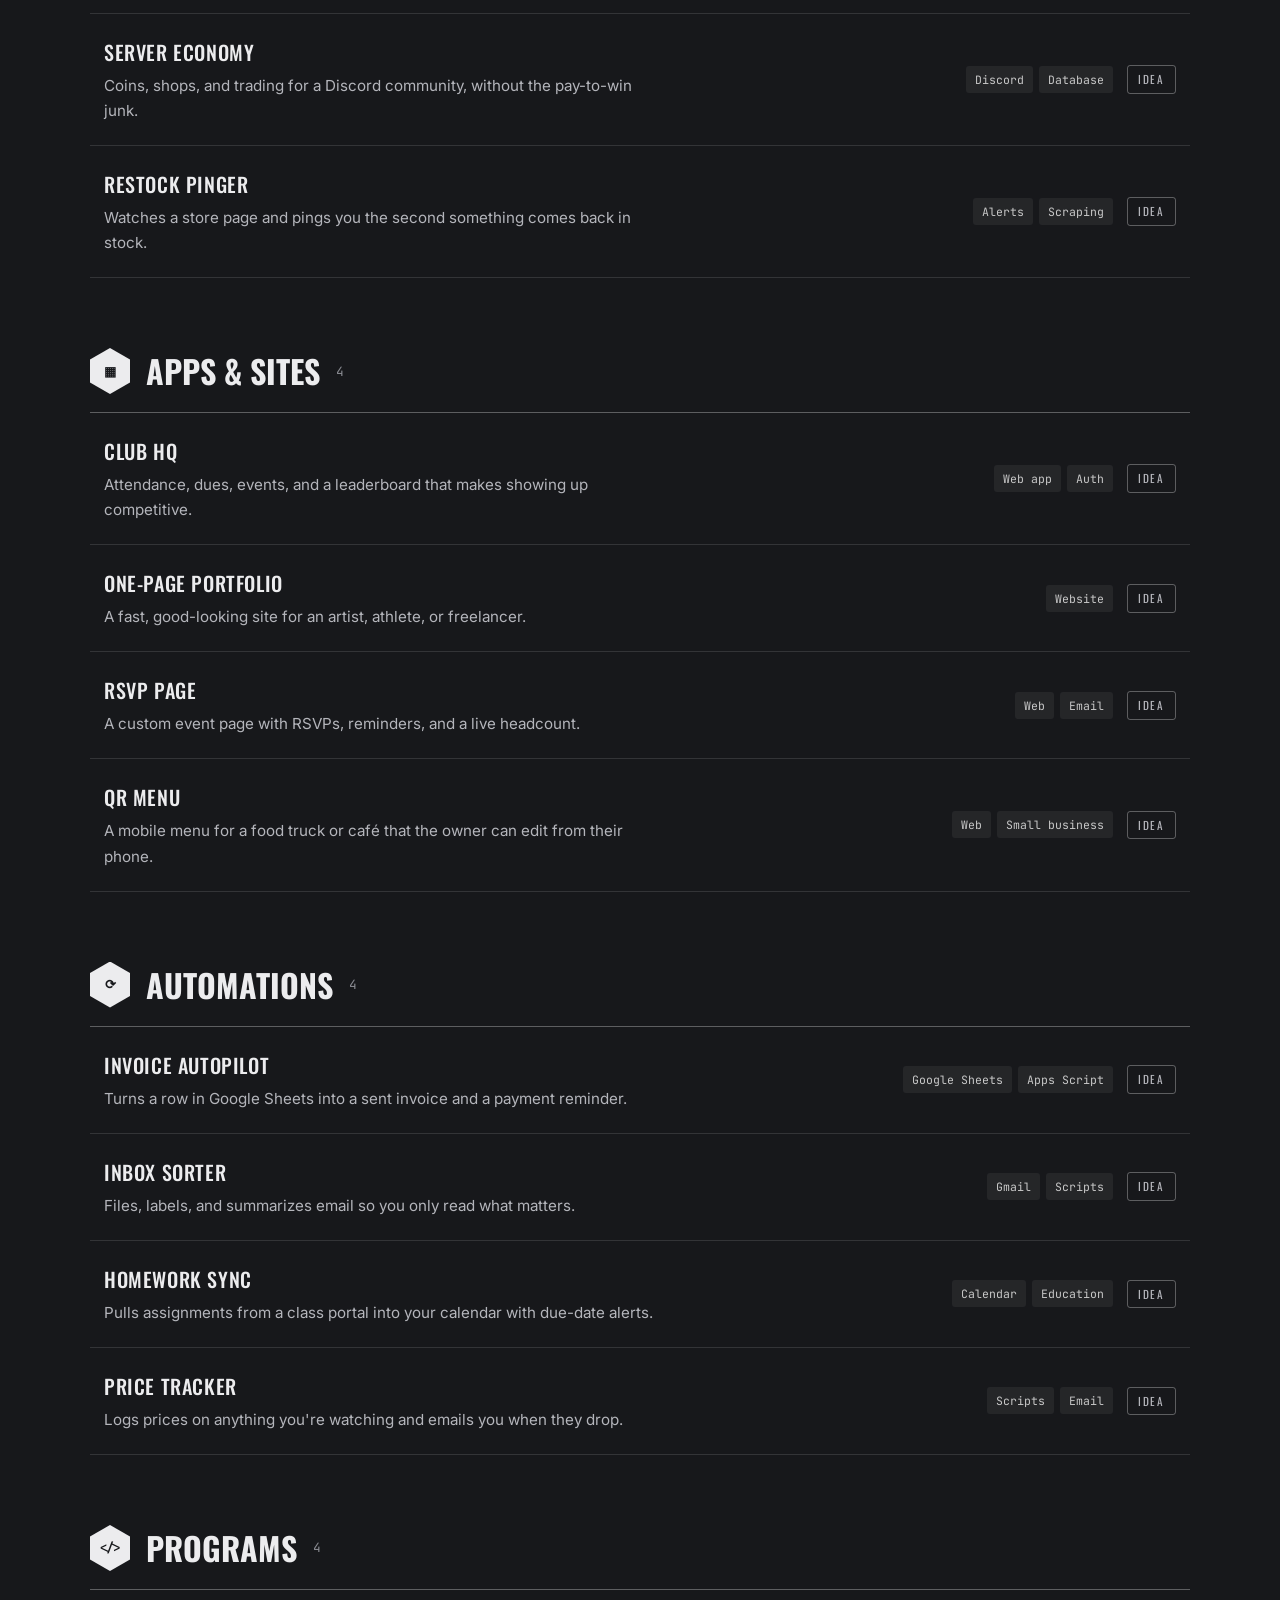
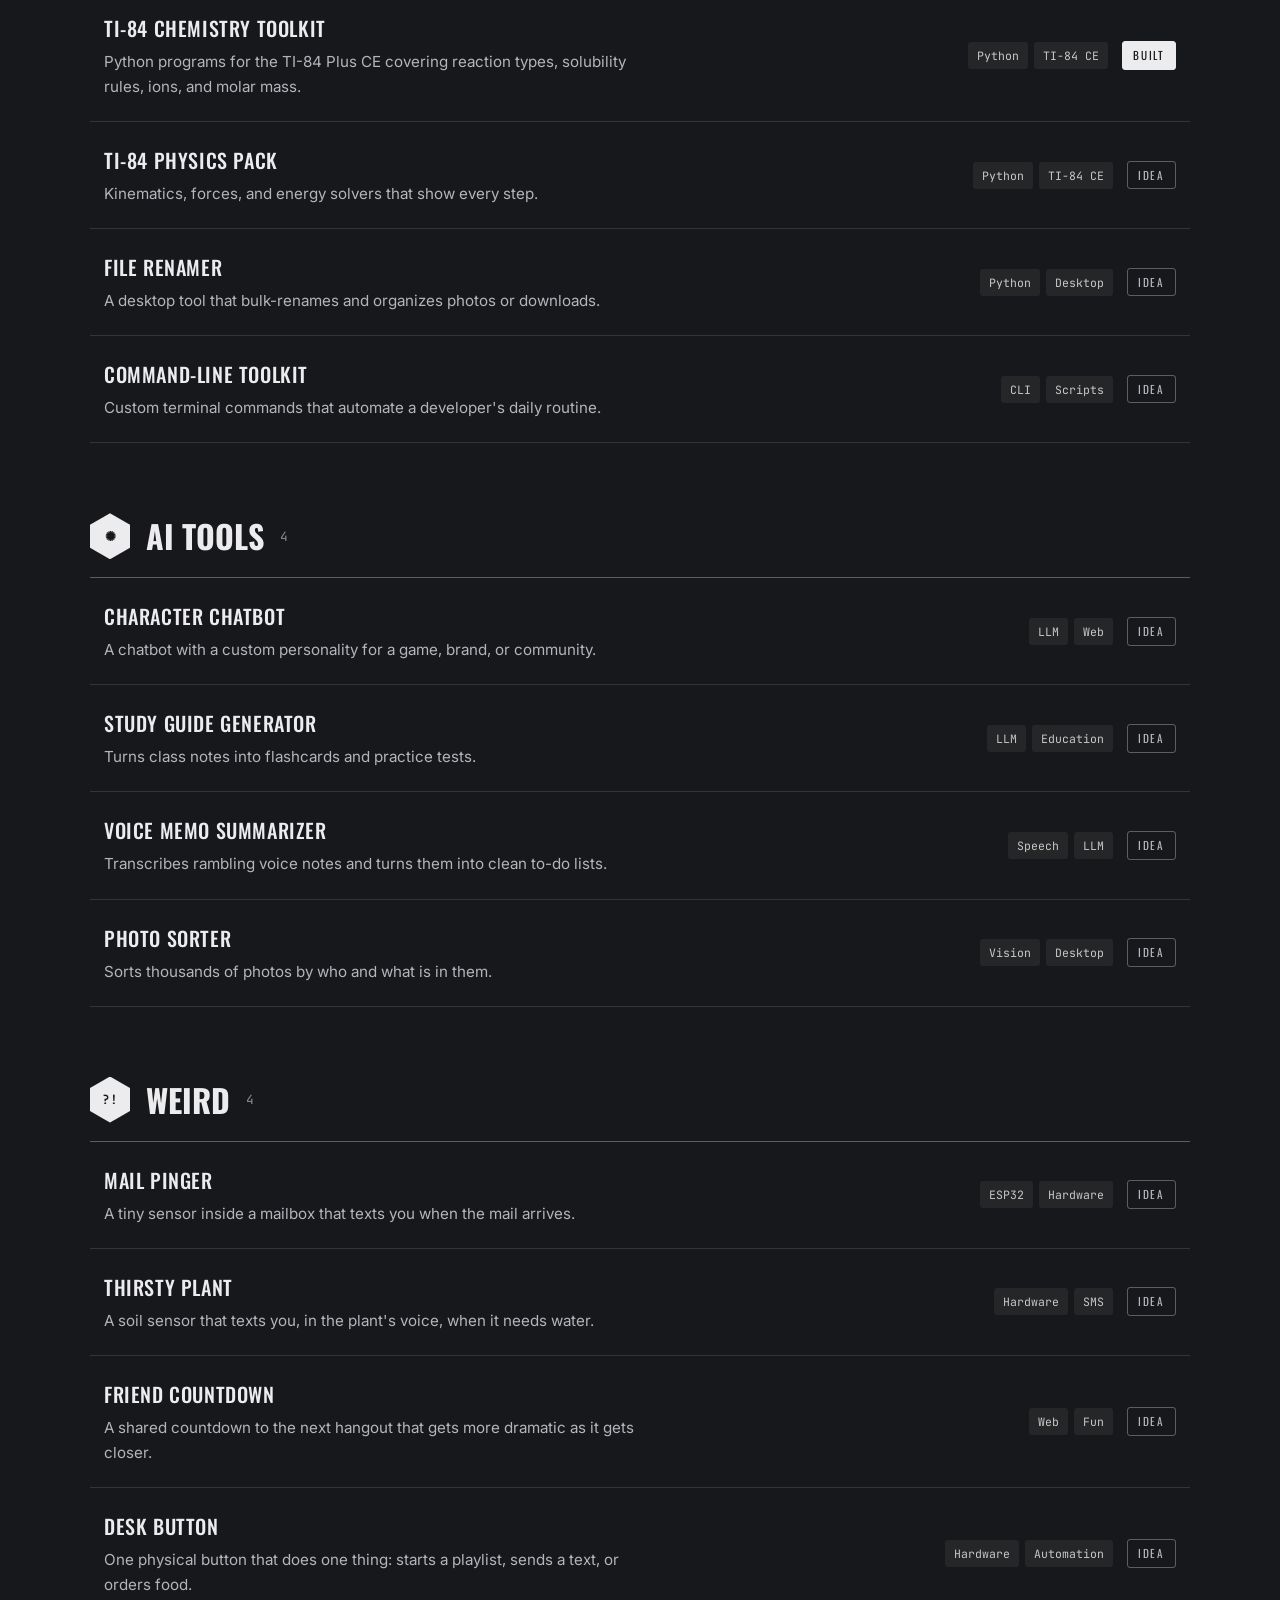
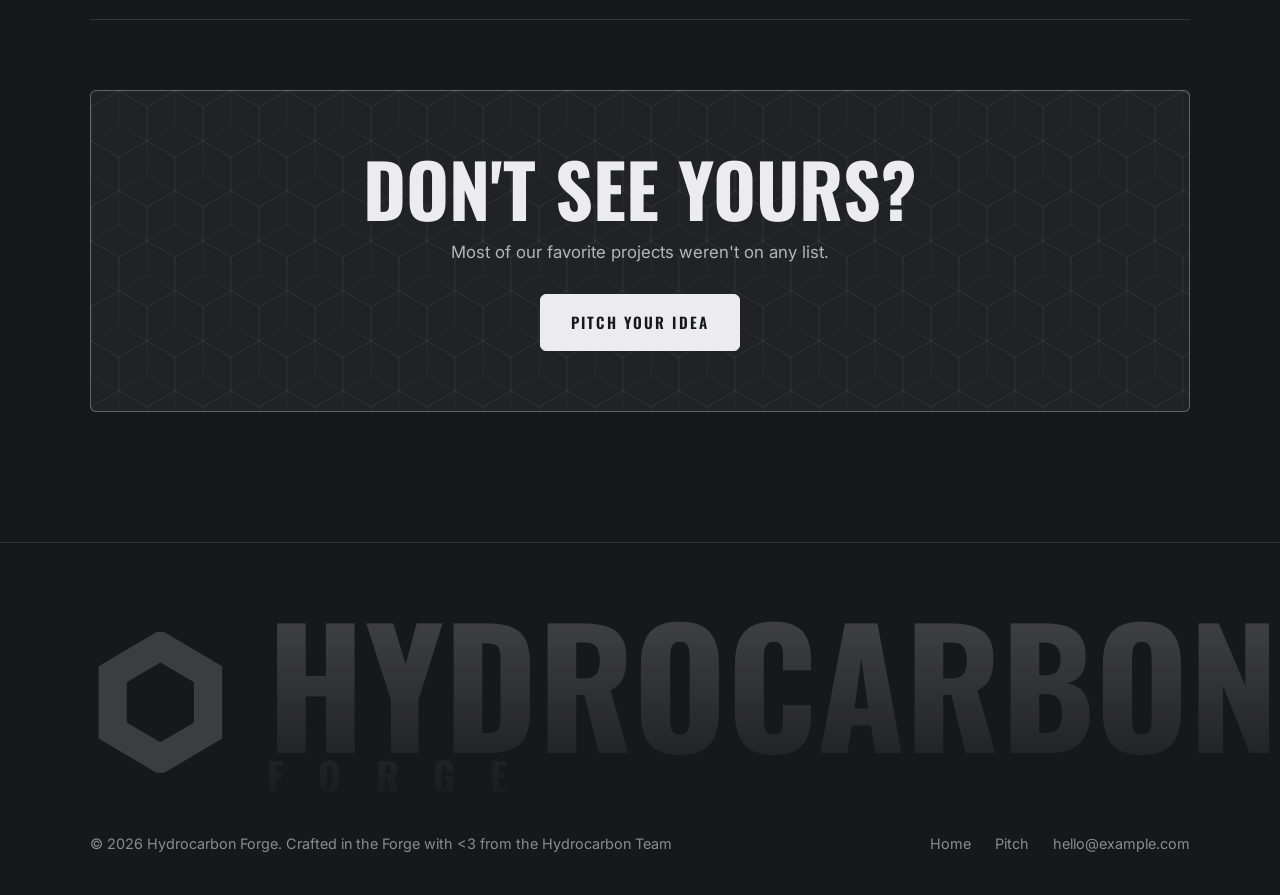
==== commit 627d3e73: "footer: replace slogan with server description" ====
--- a/ideas.html
+++ b/ideas.html
@@ -76,7 +76,7 @@
       <div class="footer-big">Hydrocarbon<small>Forge</small></div>
     </div>
     <div class="footer-row">
-      <p>© <span id="year"></span> Hydrocarbon Forge. Forged by us, obviously.</p>
+      <p>© <span id="year"></span> Hydrocarbon Forge. Crafted in the Forge with &lt;3 from the Hydrocarbon Team</p>
       <div class="footer-links">
         <a href="index.html">Home</a>
         <a href="index.html#pitch">Pitch</a>
